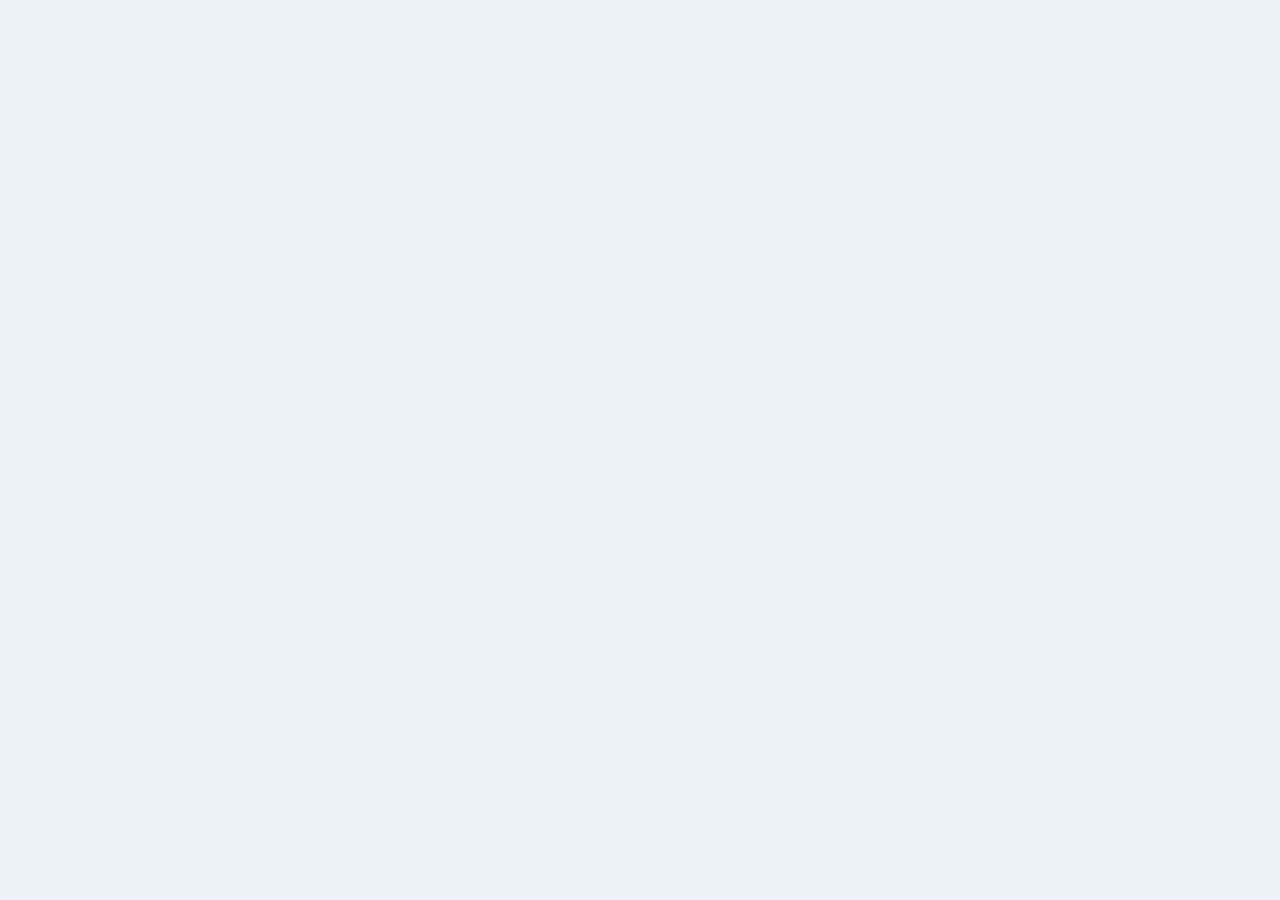
==== index.html @ 87c9c0b7 "JobPing: app shell + styles" ====
<!doctype html>
<html lang="en">
<head>
<meta charset="utf-8">
<meta name="viewport" content="width=device-width, initial-scale=1">
<title>JobPing — Be the first to apply.</title>
<meta name="description" content="JobPing watches job boards for you and pings you the moment a matching role appears. Be the first to apply.">
<link rel="stylesheet" href="styles.css">
</head>
<body>
<a class="skip" href="#main">Skip to content</a>

<main id="main">
  <!-- LANDING -->
  <section class="view hero-bg" data-view="landing" hidden>
    <div class="wrap narrow center">
      <div class="logo"><span class="bell">🔔</span>JobPing</div>
      <h1 class="hero">Be the <em>first</em> to apply.</h1>
      <p class="lede">JobPing watches job boards around the clock and pings you the moment a role matching your profile appears — so you apply in minutes, not days.</p>
      <ul class="how">
        <li><span class="how-n">1</span><div><strong>Tell it what you want.</strong> Job titles, locations, remote preference, and your resume.</div></li>
        <li><span class="how-n">2</span><div><strong>It checks while you live.</strong> New postings are scored against your profile on your schedule.</div></li>
        <li><span class="how-n">3</span><div><strong>You get pinged.</strong> In-app badges, browser notifications, and email digests for top matches — email needs a free key, set in Alerts.</div></li>
      </ul>
      <button class="btn btn-primary btn-big" data-nav="#/onboarding" id="landing-cta">Set up JobPing →</button>
      <button class="btn btn-big" data-nav="#/jobs" id="landing-back" hidden>← Back to my matches</button>
      <button class="btn btn-block" data-nav="#/profile" id="landing-edit" hidden style="margin-top:.5rem">Edit my details →</button>
      <div class="trust-row">
        <span class="tag">🔒 Private by design</span>
        <span class="tag">⚡ No signup needed</span>
        <span class="tag">📱 Works on your phone</span>
      </div>
      <p class="fine">Free. Your data stays in your browser — private by design. <span class="ver">v1.6</span></p>
    </div>
  </section>

  <!-- ONBOARDING -->
  <section class="view" data-view="onboarding" hidden>
    <div class="wrap narrow">
      <h1>Let's set up your alerts</h1>
      <p class="lede">Two minutes now, and JobPing does the job hunting for you.</p>
      <form id="onboard-form" novalidate>
        <label class="field"><span>Email for digests <em>(used with your email key in Alerts)</em> <b class="req">Required</b></span>
          <input type="email" id="ob-email" placeholder="you@example.com" autocomplete="email" inputmode="email" required></label>
        <label class="field"><span>Job titles <em>(up to 5, comma-separated)</em> <b class="req">Required</b></span>
          <input type="text" id="ob-titles" placeholder="Product Manager, Product Analyst"></label>
        <div class="field"><span>Experience level <b class="req">Required</b></span>
          <div class="pills" id="ob-level">
            <button type="button" class="pill" data-v="entry">Entry</button>
            <button type="button" class="pill" data-v="mid">Mid</button>
            <button type="button" class="pill" data-v="senior">Senior</button>
          </div></div>
        <label class="field"><span>Years of experience <em>(optional)</em></span>
          <input type="number" id="ob-years" placeholder="e.g. 2" min="0" max="50" inputmode="numeric"></label>
        <div class="field"><span>Job type <em>(optional — pick any)</em></span>
          <div class="pills" id="ob-jobtype">
            <button type="button" class="pill" data-v="fulltime">Full-time</button>
            <button type="button" class="pill" data-v="contract">Contract</button>
            <button type="button" class="pill" data-v="internship">Internship</button>
          </div></div>
        <label class="field"><span>Preferred locations <em>(optional, comma-separated)</em></span>
          <input type="text" id="ob-locations" placeholder="New York, Boston"></label>
        <label class="check"><input type="checkbox" id="ob-remote" checked> <span>Remote OK <em>(optional)</em></span></label>
        <label class="field"><span>Keywords <em>(optional, comma-separated)</em></span>
          <input type="text" id="ob-keywords" placeholder="fintech, SQL, experimentation"></label>
        <label class="field"><span>Your resume <em>(optional — JobPing scores job descriptions against it)</em></span>
          <textarea id="ob-resume" rows="5" placeholder="Paste your resume here"></textarea></label>
        <div class="form-errors" id="ob-errors" role="alert" hidden></div>
        <button class="btn btn-primary btn-big btn-block" type="submit">Start pinging me →</button>
      </form>
    </div>
  </section>

  <!-- JOBS / DASHBOARD -->
  <section class="view" data-view="jobs" hidden>
    <div class="wrap">
      <div class="dash-head">
        <div><h1>Matches</h1><p class="muted" id="jobs-sub">New roles scored for you.</p></div>
        <button class="btn btn-primary" id="check-now">Check now</button>
      </div>
      <div class="dash-stats" id="dash-stats" aria-live="polite"></div>
      <div class="src-status" id="src-status" aria-live="polite"></div>
      <div class="apply-mode card">
        <div class="apply-mode-top"><strong>Apply mode</strong>
          <span class="badge" id="mode-badge"></span></div>
        <div class="mode-list" id="apply-mode-pills">
          <button type="button" class="pill mode-opt" data-v="alerts">
            <span class="mode-t">🔔 Alerts only</span>
            <span class="mode-d">JobPing watches the boards and pings you about new matches. You open each job and apply yourself.</span>
          </button>
          <button type="button" class="pill mode-opt" data-v="prep">
            <span class="mode-t">⚡ Prep + one-click approve</span>
            <span class="mode-d">Tap <strong>Packet</strong> on any match and JobPing opens a ready sheet: the employer's application link, your resume with one-tap copy, and your saved answers with one-tap copy. You paste and submit yourself, then tap Done — it's tracked in History. JobPing never submits anything on its own.</span>
          </button>
        </div>
      </div>
      <div id="new-banner" class="new-banner" hidden></div>
      <div class="filter-row">
        <label class="field inline"><span>Min score</span>
          <select id="min-score-filter"><option>0</option><option>40</option><option selected>60</option><option>80</option></select></label>
        <label class="check"><input type="checkbox" id="new-only"> <span>New only</span></label>
        <label class="field inline"><span>Sponsorship</span>
          <select id="sponsorship-filter"><option value="any">Any</option><option value="needed">Needed</option></select></label>
        <label class="field inline"><span>Level</span>
          <select id="level-filter"><option value="all">All</option><option value="junior">Entry</option><option value="mid">Mid</option><option value="senior">Senior</option></select></label>
        <label class="field inline"><span>Workplace</span>
          <select id="workplace-filter"><option value="all">All</option><option value="remote">Remote</option><option value="hybrid">Hybrid</option><option value="onsite">On-site</option></select></label>
        <label class="check"><input type="checkbox" id="strict-titles" checked> <span>Strict titles</span></label>
        <label class="check"><input type="checkbox" id="strict-location" checked> <span>Strict location</span></label>
        <button class="btn" id="select-toggle" type="button">Select</button>
      </div>
      <div id="sel-bar" class="sel-bar" hidden></div>
      <div id="matches"></div>
    </div>
  </section>

  <!-- HISTORY -->
  <section class="view" data-view="history" hidden>
    <div class="wrap">
      <h1>Application history</h1>
      <p class="muted">Everything you've saved or applied to, with status you control.</p>
      <div id="history-list"></div>
    </div>
  </section>

  <!-- ALERTS -->
  <section class="view" data-view="alerts" hidden>
    <div class="wrap narrow">
      <h1>Alert settings</h1>
      <div class="card">
        <div class="row-between"><div><strong>Pause all alerts</strong><p class="muted sm">Take a break — nothing is checked or sent while paused.</p></div>
        <button class="switch" id="set-paused" role="switch" aria-checked="false" aria-label="Pause all alerts"><span></span></button></div>
      </div>
      <div class="card">
        <label class="field"><span>How often</span>
          <select id="set-frequency">
            <option value="20m">Every 20 minutes</option>
            <option value="30m">Every 30 minutes</option>
            <option value="1h" selected>Every hour</option>
            <option value="daily">Daily digest</option>
          </select></label>
        <div class="field"><span>Days</span><div class="pills" id="set-days"></div></div>
        <div class="grid2">
          <label class="field"><span>Active from</span><select id="set-start"></select></label>
          <label class="field"><span>Active until</span><select id="set-end"></select></label>
        </div>
        <div class="field"><span>Timezone</span>
          <div class="tz-row"><input type="text" id="set-tz" placeholder="America/New_York">
          <button class="btn" id="detect-tz" type="button">Detect</button></div></div>
        <div class="grid2">
          <label class="field"><span>Minimum match score</span><input type="number" id="set-minscore" min="0" max="100" step="5"></label>
          <label class="field"><span>Max alerts / day</span><input type="number" id="set-dailylimit" min="1" max="50"></label>
        </div>
      </div>
      <div class="card">
        <div class="row-between"><div><strong>Browser notifications</strong><p class="muted sm">A ping the moment a top match lands, even in another tab.</p></div>
        <button class="btn" id="enable-notif" type="button">Enable</button></div>
      </div>
      <div class="card">
        <h2>Email digests</h2>
        <div class="row-between"><div><strong>Email digests</strong><p class="muted sm">Turn off anytime to stop emails instantly. Pausing all alerts (above) stops everything too.</p></div>
        <button class="switch" id="set-email-on" role="switch" aria-checked="true" aria-label="Email digests"><span></span></button></div>
        <p class="muted sm">Get matching jobs in your inbox — takes about 30 seconds:</p>
        <ol class="steps">
          <li>Tap <strong>Get your free key</strong> — it opens web3forms.com in a new tab.</li>
          <li>On their site, type your email and submit. They'll show you an <strong>access key</strong>.</li>
          <li>Copy that key, come back here, paste it in the box below, and tap <strong>Save key</strong>.</li>
          <li>Tap <strong>Send test email</strong> and check your inbox. That's it — you'll now get digests automatically.</li>
        </ol>
        <div class="row"><a class="btn btn-primary" href="https://web3forms.com" target="_blank" rel="noopener">Get your free key</a></div>
        <label class="field"><span>Paste your access key here</span>
          <input type="text" id="email-key" placeholder="paste your key" autocomplete="off"></label>
        <div class="row"><button class="btn" id="save-email-key" type="button">Save key</button>
        <button class="btn" id="test-email" type="button">Send test email</button></div>
        <p class="fine" id="email-key-status"></p>
        <p class="fine">Heads up: JobPing is a web page, so digests send while it's open and checks run — it can't email you while it's closed. Turn off anytime above to stop instantly.</p>
        <button class="btn btn-block" id="export-config" type="button">Export alert config (JSON)</button>
      </div>
      <div class="card">
        <h2>Job sources</h2>
        <div class="callout">💡 Want <strong>LinkedIn, Indeed &amp; Glassdoor</strong> listings too? <strong>JSearch</strong> below aggregates them — add a free key to unlock it.</div>
        <p class="muted sm">JobPing checks every enabled source below. Free sources just work — key sources unlock when you add your own free API key. Note: key-based sources are fetched from your browser; if your browser blocks them, the assistant scheduler (see README) covers them reliably.</p>
        <div id="source-settings"></div>
      </div>
      <div class="card danger-zone">
        <strong>Delete my data</strong>
        <p class="muted sm">Wipes your profile, resume, matches, and history from this browser. Can't be undone.</p>
        <button class="btn btn-danger" id="delete-data" type="button">Delete everything</button>
      </div>
    </div>
  </section>

  <!-- PROFILE -->
  <section class="view" data-view="profile" hidden>
    <div class="wrap narrow">
      <h1>Profile</h1>
      <div class="card">
        <h2>Resume</h2>
        <label class="field"><span>Paste resume text</span>
          <textarea id="resume-text" rows="8" placeholder="Paste your resume here — JobPing extracts keywords to match you better."></textarea></label>
        <div class="grid2">
          <label class="file-btn">Upload .txt<input type="file" id="resume-txt" accept=".txt,text/plain" hidden></label>
          <label class="file-btn">Upload PDF<input type="file" id="resume-pdf" accept=".pdf,application/pdf" hidden></label>
        </div>
        <p class="fine" id="resume-status"></p>
        <div id="resume-file"></div>
        <div id="resume-keywords" class="kw-cloud" aria-live="polite"></div>
      </div>
      <div class="card">
        <h2>Details</h2>
        <div class="grid2">
          <label class="field"><span>Name</span><input type="text" id="d-name" autocomplete="name"></label>
          <label class="field"><span>Phone</span><input type="tel" id="d-phone" autocomplete="tel"></label>
        </div>
        <label class="field"><span>LinkedIn</span><input type="url" id="d-linkedin" placeholder="https://linkedin.com/in/you"></label>
        <label class="field"><span>Portfolio</span><input type="url" id="d-portfolio" placeholder="https://your-site.com"></label>
      </div>
      <div class="card">
        <h2>Saved answers</h2>
        <p class="muted sm">Prefilled into your application packet, ready to copy.</p>
        <div id="answers"></div>
        <button class="btn btn-block" id="add-answer" type="button">+ Add answer</button>
      </div>
      <div class="card">
        <h2>Job preferences</h2>
        <label class="field"><span>Job titles <em>(comma-separated, up to 5)</em></span><input type="text" id="p-titles"></label>
        <div class="field"><span>Experience level</span><div class="pills" id="p-level">
          <button type="button" class="pill" data-v="entry">Entry</button>
          <button type="button" class="pill" data-v="mid">Mid</button>
          <button type="button" class="pill" data-v="senior">Senior</button>
        </div></div>
        <label class="field"><span>Years of experience</span><input type="number" id="p-years" min="0" max="50" inputmode="numeric"></label>
        <div class="field"><span>Job type <em>(pick any)</em></span><div class="pills" id="p-jobtype">
          <button type="button" class="pill" data-v="fulltime">Full-time</button>
          <button type="button" class="pill" data-v="contract">Contract</button>
          <button type="button" class="pill" data-v="internship">Internship</button>
        </div></div>
        <label class="field"><span>Preferred locations <em>(comma-separated)</em></span><input type="text" id="p-locations"></label>
        <label class="check"><input type="checkbox" id="p-remote"> <span>Remote OK</span></label>
        <label class="field"><span>Keywords <em>(comma-separated)</em></span><input type="text" id="p-keywords"></label>
        <label class="field"><span>Email for digests</span><input type="email" id="p-email"></label>
        <button class="btn btn-primary btn-block" id="save-prefs" type="button">Save preferences</button>
      </div>
    </div>
  </section>
</main>

<nav id="tabbar" aria-label="Main" hidden>
  <button data-nav="#/home">⌂<span>Home</span></button>
  <button data-nav="#/jobs">💼<span>Jobs</span></button>
  <button data-nav="#/history">📁<span>History</span></button>
  <button data-nav="#/alerts">🔔<span>Alerts</span></button>
  <button data-nav="#/profile">👤<span>Profile</span></button>
</nav>

<div class="toast-region" id="toast-region" aria-live="polite"></div>
<div id="modal-root"></div>

<script src="logic.js"></script>
<script src="app.js"></script>
</body>
</html>
---- styles.css ----
/* JobPing — premium, friendly, mobile-first */
:root{
  --bg:#edf1f8; --card:#ffffff; --ink:#0d1b33; --muted:#5b6b89; --faint:#8b98b5;
  --accent:#2f6bff; --accent-deep:#1e46c8; --accent-soft:#e7eeff;
  --grad:linear-gradient(135deg,#4a7dff 0%,#2547d8 100%);
  --good:#0f9d76; --good-soft:#dcf5ea; --good-ring:#12b886;
  --warn:#c77414; --warn-soft:#fdf0d9;
  --gold:#f0a02c;
  --danger:#d64545; --danger-soft:#fdecec;
  --line:#e2e8f3; --radius:18px;
  --shadow:0 1px 2px rgba(13,27,51,.05),0 10px 28px rgba(13,27,51,.08);
  --shadow-sm:0 1px 2px rgba(13,27,51,.06),0 4px 12px rgba(13,27,51,.06);
}
*{box-sizing:border-box}
html{-webkit-text-size-adjust:100%;scroll-behavior:smooth}
body{margin:0;background:var(--bg);color:var(--ink);
  font-family:-apple-system,BlinkMacSystemFont,"SF Pro Text","Segoe UI",Roboto,"Helvetica Neue",Arial,sans-serif;
  line-height:1.55;font-size:16px;-webkit-font-smoothing:antialiased}
h1{font-size:1.6rem;margin:.35em 0 .25em;letter-spacing:-.02em;font-weight:800}
h2{font-size:1.08rem;margin:0 0 .6em;letter-spacing:-.01em;font-weight:750}
p{margin:.45em 0}
a{color:var(--accent)}
.muted{color:var(--muted)} .sm{font-size:.85rem} .fine{font-size:.8rem;color:var(--muted);line-height:1.5}
.center{text-align:center}
.wrap{max-width:660px;margin:0 auto;padding:1.1rem 1rem 6rem}
.wrap.narrow{max-width:540px}
.view[hidden]{display:none!important}
#tabbar[hidden]{display:none!important}
[hidden]{display:none!important}
.skip{position:absolute;left:-9999px;top:0;background:var(--ink);color:#fff;padding:.6rem 1rem;z-index:99;border-radius:0 0 10px 0}
.skip:focus{left:0}

/* ---------- landing ---------- */
.hero-bg{background:
  radial-gradient(420px 220px at 15% 0%,rgba(74,125,255,.16),transparent 70%),
  radial-gradient(380px 240px at 90% 12%,rgba(240,160,44,.13),transparent 70%),
  var(--bg)}
.logo{font-size:1.45rem;font-weight:800;margin:2.2rem 0 .4rem;letter-spacing:-.02em}
.logo .bell{display:inline-flex;width:2.1rem;height:2.1rem;border-radius:12px;background:var(--grad);color:#fff;align-items:center;justify-content:center;margin-right:.45rem;box-shadow:var(--shadow-sm)}
.hero{font-size:2.55rem;line-height:1.08;margin:.15em 0 .3em;letter-spacing:-.03em;font-weight:850}
.hero em{font-style:normal;background:var(--grad);-webkit-background-clip:text;background-clip:text;color:transparent}
.lede{font-size:1.08rem;color:var(--muted);max-width:34rem}
.how{list-style:none;padding:0;margin:1.7rem 0;display:grid;gap:.85rem;text-align:left}
.how li{display:flex;gap:.9rem;background:var(--card);border:1px solid var(--line);border-radius:var(--radius);padding:1.05rem 1.1rem;box-shadow:var(--shadow-sm);align-items:flex-start}
.how-n{flex:none;width:2.1rem;height:2.1rem;border-radius:50%;background:var(--accent-soft);color:var(--accent-deep);font-weight:800;display:flex;align-items:center;justify-content:center;font-size:.95rem}
.trust-row{display:flex;gap:.5rem;flex-wrap:wrap;justify-content:center;margin:1.2rem 0 .4rem}
.trust-row .tag{background:var(--card);border:1px solid var(--line)}

/* ---------- cards & fields ---------- */
.card{background:var(--card);border:1px solid var(--line);border-radius:var(--radius);padding:1.15rem;margin:0 0 1rem;box-shadow:var(--shadow-sm)}
.field{display:block;margin:.75rem 0}
.field>span{display:block;font-weight:650;font-size:.9rem;margin-bottom:.35rem;letter-spacing:-.005em}
.field em{font-style:normal;font-weight:400;color:var(--muted);font-size:.82rem}
.field.inline{margin:0}
input[type=text],input[type=email],input[type=url],input[type=tel],input[type=number],input[type=password],select,textarea{
  width:100%;padding:.72rem .85rem;border:1.5px solid var(--line);border-radius:12px;font-size:1rem;font-family:inherit;background:#fbfcff;color:var(--ink);transition:border-color .15s,box-shadow .15s}
textarea{resize:vertical;line-height:1.5}
input:focus,select:focus,textarea:focus,button:focus-visible,a:focus-visible{outline:none;border-color:var(--accent);box-shadow:0 0 0 4px rgba(47,107,255,.16)}
.check{display:flex;align-items:center;gap:.65rem;margin:.75rem 0;font-weight:600;cursor:pointer}
.check input{width:1.35rem;height:1.35rem;accent-color:var(--accent)}
.grid2{display:grid;grid-template-columns:1fr 1fr;gap:.7rem}
@media(max-width:430px){.grid2{grid-template-columns:1fr}}
.tz-row{display:flex;gap:.5rem}.tz-row input{flex:1}
.row-between{display:flex;justify-content:space-between;align-items:flex-start;gap:1rem}

/* ---------- buttons ---------- */
.btn{display:inline-flex;align-items:center;justify-content:center;border:1.5px solid var(--line);background:#fff;color:var(--ink);
  padding:.68rem 1.15rem;border-radius:999px;font-size:.95rem;font-weight:700;cursor:pointer;min-height:44px;transition:transform .08s,box-shadow .15s;font-family:inherit}
.btn:active{transform:scale(.97)}
.btn-primary{background:var(--grad);border:none;color:#fff;box-shadow:0 6px 18px rgba(47,107,255,.32)}
.btn-primary:hover{filter:brightness(1.06)}
.btn-primary:disabled{opacity:.6;box-shadow:none}
.btn-big{font-size:1.06rem;padding:.9rem 1.8rem;margin-top:1.1rem}
.btn-block{width:100%;margin-top:.6rem}
.btn-danger{background:#fff;border-color:#f0b9b9;color:var(--danger)}
.file-btn{display:block;text-align:center;border:1.5px dashed #c6d2e8;border-radius:12px;padding:.75rem;cursor:pointer;font-weight:650;background:#fbfcff;transition:border-color .15s}
.file-btn:hover{border-color:var(--accent);color:var(--accent-deep)}

/* ---------- pills ---------- */
.pills{display:flex;flex-wrap:wrap;gap:.5rem}
.pill{border:1.5px solid var(--line);background:#fff;border-radius:999px;padding:.52rem 1.05rem;font-size:.92rem;font-weight:650;cursor:pointer;min-height:42px;transition:all .15s;font-family:inherit;color:var(--ink)}
.pill[aria-pressed="true"]{background:var(--ink);border-color:var(--ink);color:#fff;box-shadow:var(--shadow-sm)}
.pill:disabled{opacity:.5;cursor:not-allowed}

/* ---------- switch ---------- */
.switch{position:relative;width:58px;height:33px;border-radius:999px;border:none;background:#c7d2e6;cursor:pointer;flex:none;transition:background .18s}
.switch span{position:absolute;top:4px;left:4px;width:25px;height:25px;border-radius:50%;background:#fff;transition:left .18s;box-shadow:0 1px 3px rgba(0,0,0,.25)}
.switch[aria-checked="true"]{background:var(--good)}
.switch[aria-checked="true"] span{left:29px}

/* ---------- dashboard ---------- */
.dash-head{display:flex;justify-content:space-between;align-items:center;gap:1rem;margin-bottom:.5rem}
.src-status{display:flex;gap:.45rem;overflow-x:auto;padding:.35rem .1rem;margin:.3rem 0 .9rem;scrollbar-width:none}
.src-status::-webkit-scrollbar{display:none}
.src-chip{flex:none;display:inline-flex;align-items:center;gap:.45rem;background:var(--card);border:1px solid var(--line);
  border-radius:999px;padding:.38rem .8rem;font-size:.8rem;font-weight:650;color:var(--muted);box-shadow:var(--shadow-sm);white-space:nowrap}
.dot{width:.55rem;height:.55rem;border-radius:50%;background:#c2cbdd;flex:none}
.dot.live{background:var(--good);box-shadow:0 0 0 4px rgba(18,184,134,.18);animation:pulse 2s infinite}
.dot.err{background:var(--danger)}
.dot.idle{background:#c2cbdd}
@keyframes pulse{0%,100%{box-shadow:0 0 0 3px rgba(18,184,134,.16)}50%{box-shadow:0 0 0 6px rgba(18,184,134,.08)}}
.apply-mode-top{display:flex;justify-content:space-between;align-items:center;margin-bottom:.65rem}
.badge{background:var(--good-soft);color:#0b6b45;font-weight:750;font-size:.78rem;padding:.3rem .75rem;border-radius:999px;letter-spacing:.01em}
.new-banner{background:linear-gradient(135deg,#e2f7ec,#d3f0e2);border:1px solid #b7e4cb;color:#0b6b45;border-radius:var(--radius);padding:.85rem 1.1rem;margin-bottom:1rem;font-weight:700;box-shadow:var(--shadow-sm)}
.filter-row{display:flex;align-items:center;gap:.7rem 1.1rem;margin:.7rem 0;flex-wrap:wrap}
.filter-row select{width:auto;padding:.5rem .7rem}

/* ---------- job cards ---------- */
.job{background:var(--card);border:1px solid var(--line);border-radius:var(--radius);padding:1.05rem 1.1rem;margin-bottom:.85rem;box-shadow:var(--shadow-sm);transition:transform .15s,box-shadow .15s;animation:rise .3s ease}
@keyframes rise{from{opacity:0;transform:translateY(8px)}to{opacity:1;transform:none}}
.job:hover{transform:translateY(-2px);box-shadow:var(--shadow)}
.job.is-new{border-color:#a9dfc4;background:linear-gradient(180deg,#fdfffe,#f4fbf7)}
.job-top{display:flex;gap:.85rem;align-items:flex-start}
.score{--p:0;flex:none;width:3.5rem;height:3.5rem;border-radius:50%;display:flex;align-items:center;justify-content:center;
  background:conic-gradient(var(--ring,#12b886) calc(var(--p)*1%),#e8edf6 0)}
.score.hi{--ring:#12b886}.score.md{--ring:var(--gold)}.score.lo{--ring:#b9c3d8}
.score-in{width:2.7rem;height:2.7rem;border-radius:50%;background:#fff;display:flex;align-items:center;justify-content:center;font-weight:800;font-size:.92rem;letter-spacing:-.02em}
.job h3{margin:0;font-size:1.04rem;letter-spacing:-.01em;line-height:1.35}
.job .co{color:var(--muted);font-size:.9rem;margin:.18rem 0}
.job .meta{display:flex;flex-wrap:wrap;gap:.35rem;margin:.5rem 0;font-size:.8rem}
.tag{background:#eef2f9;color:var(--muted);padding:.22rem .65rem;border-radius:999px;font-weight:650}
.tag.remote{background:var(--accent-soft);color:var(--accent-deep)}
.tag.new{background:var(--good-soft);color:#0b6b45}
.job .via{font-size:.76rem;color:var(--faint)}
.job-actions{display:flex;gap:.5rem;margin-top:.75rem;flex-wrap:wrap}
.job-actions .btn{min-height:42px;padding:.5rem 1rem;font-size:.88rem}
.empty{background:var(--card);border:1.5px dashed #c6d2e8;border-radius:var(--radius);padding:2.2rem 1.3rem;text-align:center;color:var(--muted)}
.empty .big{font-size:2rem}

/* ---------- history ---------- */
.hist{background:var(--card);border:1px solid var(--line);border-radius:var(--radius);padding:.95rem 1.05rem;margin-bottom:.7rem;box-shadow:var(--shadow-sm)}
.hist .row-between{align-items:center}
.hist select{width:auto;padding:.45rem .65rem;font-size:.88rem}
.st{font-size:.75rem;font-weight:750;padding:.25rem .7rem;border-radius:999px;background:#eef2f9;color:var(--muted);text-transform:capitalize}
.st.applied{background:var(--accent-soft);color:var(--accent-deep)}
.st.interview{background:var(--warn-soft);color:#8a5208}
.st.offer{background:var(--good-soft);color:#0b6b45}
.st.rejected{background:#f1f3f8;color:var(--faint)}

/* ---------- sources settings ---------- */
.source-row{border:1px solid var(--line);border-radius:14px;padding:.9rem 1rem;margin-bottom:.7rem;background:#fbfcff}
.source-row.off{opacity:.62}
.source-head{display:flex;justify-content:space-between;align-items:center;gap:.8rem}
.source-head strong{font-size:.98rem}
.source-head .blurb{font-size:.82rem;color:var(--muted);margin:.15rem 0 0}
.key-grid{display:grid;gap:.55rem;margin-top:.75rem}
.key-grid .field{margin:0}
.setup-link{font-size:.82rem;font-weight:650}
.budget-note{font-size:.78rem;color:var(--muted);background:#f2f5fb;border-radius:8px;padding:.5rem .7rem;margin-top:.6rem;line-height:1.45}

/* ---------- tabbar ---------- */
#tabbar{position:fixed;bottom:.7rem;left:50%;transform:translateX(-50%);width:min(94vw,620px);display:flex;background:rgba(255,255,255,.92);
  backdrop-filter:blur(14px);-webkit-backdrop-filter:blur(14px);border:1px solid var(--line);border-radius:22px;z-index:50;
  padding:.35rem;box-shadow:var(--shadow)}
#tabbar button{flex:1;border:none;background:none;display:flex;flex-direction:column;align-items:center;gap:2px;font-size:1.22rem;
  padding:.5rem .2rem calc(.5rem + env(safe-area-inset-bottom)/3);color:var(--faint);cursor:pointer;border-radius:16px;font-family:inherit;transition:all .15s}
#tabbar button span{font-size:.68rem;font-weight:700;letter-spacing:.02em}
#tabbar button.active{color:var(--accent-deep);background:var(--accent-soft)}

/* ---------- modal ---------- */
.modal-backdrop{position:fixed;inset:0;background:rgba(10,20,40,.52);backdrop-filter:blur(3px);display:flex;align-items:flex-end;justify-content:center;z-index:80;animation:fade .18s ease}
@keyframes fade{from{opacity:0}to{opacity:1}}
@media(min-width:640px){.modal-backdrop{align-items:center;padding:1rem}}
.modal{background:#fff;border-radius:22px 22px 0 0;width:100%;max-width:580px;max-height:88vh;overflow:auto;padding:1.3rem;animation:sheet .25s ease}
@media(min-width:640px){.modal{border-radius:22px}}
@keyframes sheet{from{transform:translateY(24px);opacity:.6}to{transform:none;opacity:1}}
.modal h2{margin-top:0}
.packet-sec{margin:1rem 0}
.packet-sec textarea{font-size:.88rem}
.copy-row{display:flex;justify-content:space-between;align-items:center;margin-bottom:.3rem}
.mini{border:1px solid var(--line);background:#fff;border-radius:9px;padding:.38rem .75rem;font-size:.82rem;font-weight:700;cursor:pointer;font-family:inherit}
.mini:hover{border-color:var(--accent);color:var(--accent-deep)}

/* ---------- answers ---------- */
.answer{border:1px solid var(--line);border-radius:12px;padding:.75rem;margin-bottom:.6rem;background:#fbfcff}
.answer input{margin-bottom:.45rem}
.answer .row{display:flex;gap:.4rem}

/* ---------- toast ---------- */
.toast-region{position:fixed;bottom:6.2rem;left:50%;transform:translateX(-50%);z-index:90;display:grid;gap:.5rem;width:min(92vw,480px)}
.toast{background:#101d38;color:#fff;padding:.85rem 1.15rem;border-radius:14px;font-size:.92rem;box-shadow:var(--shadow);animation:rise .25s ease}

/* ---------- misc ---------- */
.kw-cloud{display:flex;flex-wrap:wrap;gap:.35rem;margin-top:.55rem;align-items:center}
.kw-cloud .tag{font-size:.78rem}
.danger-zone{border-color:#f3c1c1;background:#fffafa}
.form-errors{background:var(--danger-soft);border:1px solid #f0b9b9;color:#8f1d1d;border-radius:12px;padding:.75rem 1rem;margin:.75rem 0;font-size:.9rem}
.count-pill{background:var(--accent-soft);color:var(--accent-deep);font-size:.75rem;font-weight:750;border-radius:999px;padding:.15rem .6rem;margin-left:.4rem}

@media(prefers-reduced-motion:reduce){
  *,*::before,*::after{transition:none!important;animation:none!important}
  html{scroll-behavior:auto}
}
.resume-match{font-size:.82rem;line-height:1.5;margin:.35rem 0;padding:.45rem .6rem;border-radius:.6rem;background:rgba(46,125,50,.08);border:1px solid rgba(46,125,50,.22)}
.req{display:inline-block;font-size:.68rem;font-style:normal;font-weight:700;letter-spacing:.04em;text-transform:uppercase;color:#b3261e;background:rgba(179,38,30,.1);border:1px solid rgba(179,38,30,.3);border-radius:.4rem;padding:.1rem .4rem;margin-left:.35rem;vertical-align:middle}
.dash-stats{display:grid;grid-template-columns:repeat(4,1fr);gap:.5rem;margin:.75rem 0}
.stat{background:var(--card,#fff);border:1px solid var(--border,rgba(0,0,0,.08));border-radius:.8rem;padding:.6rem .5rem;text-align:center}
.stat b{display:block;font-size:1.25rem;line-height:1.2}
.stat span{font-size:.72rem;color:var(--muted,#666)}
.mode-list{display:grid;gap:.55rem}
.pill.mode-opt{border-radius:1rem;padding:.7rem .85rem;display:flex;flex-direction:column;align-items:flex-start;gap:.2rem;text-align:left;min-height:0}
.mode-t{font-weight:750;font-size:.95rem}
.mode-d{font-size:.8rem;font-weight:400;line-height:1.5;opacity:.75}
.ver{opacity:.55;font-size:.72rem}
.new-banner{cursor:pointer}
.file-saved{display:flex;align-items:center;gap:.5rem;flex-wrap:wrap;font-size:.85rem;background:rgba(46,125,50,.07);border:1px solid rgba(46,125,50,.2);border-radius:.7rem;padding:.55rem .7rem;margin:.4rem 0}
.score-detail{margin:.4rem 0 .2rem;padding:.6rem .75rem;border-radius:.7rem;background:var(--bg,#f6f8fc);border:1px solid var(--border,rgba(0,0,0,.07));font-size:.82rem}
.sd-row{display:flex;justify-content:space-between;padding:.18rem 0}
.score[data-act="score"]{cursor:pointer}
.callout{background:rgba(25,118,210,.07);border:1px solid rgba(25,118,210,.25);border-radius:.7rem;padding:.6rem .75rem;font-size:.85rem;line-height:1.5;margin:.5rem 0}
.rec-badge{display:inline-block;font-size:.68rem;font-weight:700;letter-spacing:.03em;color:#7b5e00;background:#fff3c4;border:1px solid #e6c200;border-radius:.4rem;padding:.1rem .4rem;margin:0 .25rem;vertical-align:middle}
.source-row.rec{border:1px solid #e6c200;border-radius:.8rem}
.sel-check{display:inline-flex;align-items:center;gap:.4rem;font-size:.82rem;font-weight:650;margin-bottom:.4rem;cursor:pointer}
.sel-check input{width:1.1rem;height:1.1rem;accent-color:var(--primary,#1a73e8)}
.sel-bar{display:flex;align-items:center;justify-content:space-between;gap:.5rem;background:var(--card,#fff);border:1px solid var(--border,rgba(0,0,0,.08));border-radius:.8rem;padding:.6rem .75rem;margin:.6rem 0;position:sticky;top:.5rem;z-index:5;box-shadow:var(--shadow-sm)}
.sel-actions{display:flex;gap:.4rem}
.batch-job{border-top:1px solid var(--border,rgba(0,0,0,.08));margin-top:1rem;padding-top:1rem}
.batch-job h3{margin:.2rem 0}
.batch-job .co{color:var(--muted);font-size:.85rem;margin-bottom:.5rem}
.batch-job textarea{width:100%;box-sizing:border-box}
.tag.sponsor-yes{background:rgba(46,125,50,.12);color:#2e7d32;border:1px solid rgba(46,125,50,.3)}
.tag.sponsor-no{background:rgba(179,38,30,.08);color:#b3261e;border:1px solid rgba(179,38,30,.25)}
.tag.hybrid{background:rgba(123,94,0,.1);color:#7b5e00;border:1px solid rgba(123,94,0,.28)}
.steps{margin:.4em 0 .7em;padding-left:1.35em;font-size:.93rem;color:var(--ink)}
.steps li{margin:.3em 0}
.steps strong{color:var(--accent-deep)}
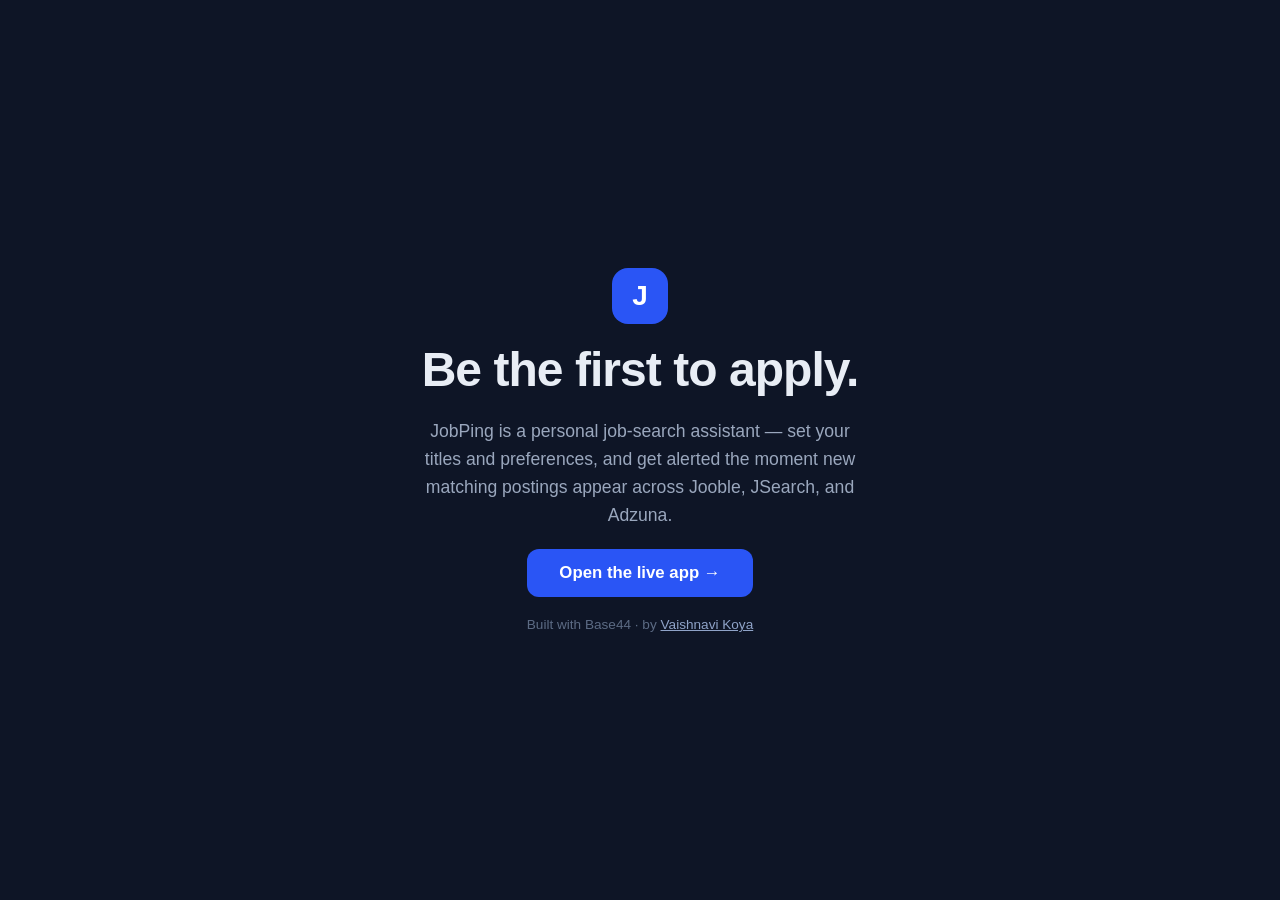
==== commit bcf6ded3: "Replace with landing page linking to live app" ====
--- a/index.html
+++ b/index.html
@@ -1,262 +1,34 @@
-<!doctype html>
+<!DOCTYPE html>
 <html lang="en">
 <head>
 <meta charset="utf-8">
 <meta name="viewport" content="width=device-width, initial-scale=1">
-<title>JobPing — Be the first to apply.</title>
-<meta name="description" content="JobPing watches job boards for you and pings you the moment a matching role appears. Be the first to apply.">
-<link rel="stylesheet" href="styles.css">
+<title>JobPing — Be the first to apply</title>
+<style>
+  :root{color-scheme:light dark}
+  *{margin:0;padding:0;box-sizing:border-box}
+  body{font-family:-apple-system,BlinkMacSystemFont,"Segoe UI",Inter,Helvetica,Arial,sans-serif;
+    min-height:100vh;display:flex;align-items:center;justify-content:center;
+    background:#0e1526;color:#e8edf5;padding:24px}
+  .card{max-width:560px;text-align:center;display:flex;flex-direction:column;gap:20px;align-items:center}
+  .logo{width:56px;height:56px;border-radius:16px;background:#2a55f5;display:flex;align-items:center;justify-content:center;
+    font-size:28px;font-weight:700;color:#fff}
+  h1{font-size:clamp(2rem,6vw,3rem);letter-spacing:-.02em;line-height:1.1}
+  p{color:#9aa7bd;font-size:1.1rem;line-height:1.6;max-width:44ch}
+  a.cta{display:inline-block;background:#2a55f5;color:#fff;text-decoration:none;font-weight:600;
+    padding:14px 32px;border-radius:12px;font-size:1.05rem}
+  a.cta:hover{filter:brightness(1.12)}
+  .meta{font-size:.85rem;color:#5c6b84}
+  .meta a{color:#8fa3c8}
+</style>
 </head>
 <body>
-<a class="skip" href="#main">Skip to content</a>
-
-<main id="main">
-  <!-- LANDING -->
-  <section class="view hero-bg" data-view="landing" hidden>
-    <div class="wrap narrow center">
-      <div class="logo"><span class="bell">🔔</span>JobPing</div>
-      <h1 class="hero">Be the <em>first</em> to apply.</h1>
-      <p class="lede">JobPing watches job boards around the clock and pings you the moment a role matching your profile appears — so you apply in minutes, not days.</p>
-      <ul class="how">
-        <li><span class="how-n">1</span><div><strong>Tell it what you want.</strong> Job titles, locations, remote preference, and your resume.</div></li>
-        <li><span class="how-n">2</span><div><strong>It checks while you live.</strong> New postings are scored against your profile on your schedule.</div></li>
-        <li><span class="how-n">3</span><div><strong>You get pinged.</strong> In-app badges, browser notifications, and email digests for top matches — email needs a free key, set in Alerts.</div></li>
-      </ul>
-      <button class="btn btn-primary btn-big" data-nav="#/onboarding" id="landing-cta">Set up JobPing →</button>
-      <button class="btn btn-big" data-nav="#/jobs" id="landing-back" hidden>← Back to my matches</button>
-      <button class="btn btn-block" data-nav="#/profile" id="landing-edit" hidden style="margin-top:.5rem">Edit my details →</button>
-      <div class="trust-row">
-        <span class="tag">🔒 Private by design</span>
-        <span class="tag">⚡ No signup needed</span>
-        <span class="tag">📱 Works on your phone</span>
-      </div>
-      <p class="fine">Free. Your data stays in your browser — private by design. <span class="ver">v1.6</span></p>
-    </div>
-  </section>
-
-  <!-- ONBOARDING -->
-  <section class="view" data-view="onboarding" hidden>
-    <div class="wrap narrow">
-      <h1>Let's set up your alerts</h1>
-      <p class="lede">Two minutes now, and JobPing does the job hunting for you.</p>
-      <form id="onboard-form" novalidate>
-        <label class="field"><span>Email for digests <em>(used with your email key in Alerts)</em> <b class="req">Required</b></span>
-          <input type="email" id="ob-email" placeholder="you@example.com" autocomplete="email" inputmode="email" required></label>
-        <label class="field"><span>Job titles <em>(up to 5, comma-separated)</em> <b class="req">Required</b></span>
-          <input type="text" id="ob-titles" placeholder="Product Manager, Product Analyst"></label>
-        <div class="field"><span>Experience level <b class="req">Required</b></span>
-          <div class="pills" id="ob-level">
-            <button type="button" class="pill" data-v="entry">Entry</button>
-            <button type="button" class="pill" data-v="mid">Mid</button>
-            <button type="button" class="pill" data-v="senior">Senior</button>
-          </div></div>
-        <label class="field"><span>Years of experience <em>(optional)</em></span>
-          <input type="number" id="ob-years" placeholder="e.g. 2" min="0" max="50" inputmode="numeric"></label>
-        <div class="field"><span>Job type <em>(optional — pick any)</em></span>
-          <div class="pills" id="ob-jobtype">
-            <button type="button" class="pill" data-v="fulltime">Full-time</button>
-            <button type="button" class="pill" data-v="contract">Contract</button>
-            <button type="button" class="pill" data-v="internship">Internship</button>
-          </div></div>
-        <label class="field"><span>Preferred locations <em>(optional, comma-separated)</em></span>
-          <input type="text" id="ob-locations" placeholder="New York, Boston"></label>
-        <label class="check"><input type="checkbox" id="ob-remote" checked> <span>Remote OK <em>(optional)</em></span></label>
-        <label class="field"><span>Keywords <em>(optional, comma-separated)</em></span>
-          <input type="text" id="ob-keywords" placeholder="fintech, SQL, experimentation"></label>
-        <label class="field"><span>Your resume <em>(optional — JobPing scores job descriptions against it)</em></span>
-          <textarea id="ob-resume" rows="5" placeholder="Paste your resume here"></textarea></label>
-        <div class="form-errors" id="ob-errors" role="alert" hidden></div>
-        <button class="btn btn-primary btn-big btn-block" type="submit">Start pinging me →</button>
-      </form>
-    </div>
-  </section>
-
-  <!-- JOBS / DASHBOARD -->
-  <section class="view" data-view="jobs" hidden>
-    <div class="wrap">
-      <div class="dash-head">
-        <div><h1>Matches</h1><p class="muted" id="jobs-sub">New roles scored for you.</p></div>
-        <button class="btn btn-primary" id="check-now">Check now</button>
-      </div>
-      <div class="dash-stats" id="dash-stats" aria-live="polite"></div>
-      <div class="src-status" id="src-status" aria-live="polite"></div>
-      <div class="apply-mode card">
-        <div class="apply-mode-top"><strong>Apply mode</strong>
-          <span class="badge" id="mode-badge"></span></div>
-        <div class="mode-list" id="apply-mode-pills">
-          <button type="button" class="pill mode-opt" data-v="alerts">
-            <span class="mode-t">🔔 Alerts only</span>
-            <span class="mode-d">JobPing watches the boards and pings you about new matches. You open each job and apply yourself.</span>
-          </button>
-          <button type="button" class="pill mode-opt" data-v="prep">
-            <span class="mode-t">⚡ Prep + one-click approve</span>
-            <span class="mode-d">Tap <strong>Packet</strong> on any match and JobPing opens a ready sheet: the employer's application link, your resume with one-tap copy, and your saved answers with one-tap copy. You paste and submit yourself, then tap Done — it's tracked in History. JobPing never submits anything on its own.</span>
-          </button>
-        </div>
-      </div>
-      <div id="new-banner" class="new-banner" hidden></div>
-      <div class="filter-row">
-        <label class="field inline"><span>Min score</span>
-          <select id="min-score-filter"><option>0</option><option>40</option><option selected>60</option><option>80</option></select></label>
-        <label class="check"><input type="checkbox" id="new-only"> <span>New only</span></label>
-        <label class="field inline"><span>Sponsorship</span>
-          <select id="sponsorship-filter"><option value="any">Any</option><option value="needed">Needed</option></select></label>
-        <label class="field inline"><span>Level</span>
-          <select id="level-filter"><option value="all">All</option><option value="junior">Entry</option><option value="mid">Mid</option><option value="senior">Senior</option></select></label>
-        <label class="field inline"><span>Workplace</span>
-          <select id="workplace-filter"><option value="all">All</option><option value="remote">Remote</option><option value="hybrid">Hybrid</option><option value="onsite">On-site</option></select></label>
-        <label class="check"><input type="checkbox" id="strict-titles" checked> <span>Strict titles</span></label>
-        <label class="check"><input type="checkbox" id="strict-location" checked> <span>Strict location</span></label>
-        <button class="btn" id="select-toggle" type="button">Select</button>
-      </div>
-      <div id="sel-bar" class="sel-bar" hidden></div>
-      <div id="matches"></div>
-    </div>
-  </section>
-
-  <!-- HISTORY -->
-  <section class="view" data-view="history" hidden>
-    <div class="wrap">
-      <h1>Application history</h1>
-      <p class="muted">Everything you've saved or applied to, with status you control.</p>
-      <div id="history-list"></div>
-    </div>
-  </section>
-
-  <!-- ALERTS -->
-  <section class="view" data-view="alerts" hidden>
-    <div class="wrap narrow">
-      <h1>Alert settings</h1>
-      <div class="card">
-        <div class="row-between"><div><strong>Pause all alerts</strong><p class="muted sm">Take a break — nothing is checked or sent while paused.</p></div>
-        <button class="switch" id="set-paused" role="switch" aria-checked="false" aria-label="Pause all alerts"><span></span></button></div>
-      </div>
-      <div class="card">
-        <label class="field"><span>How often</span>
-          <select id="set-frequency">
-            <option value="20m">Every 20 minutes</option>
-            <option value="30m">Every 30 minutes</option>
-            <option value="1h" selected>Every hour</option>
-            <option value="daily">Daily digest</option>
-          </select></label>
-        <div class="field"><span>Days</span><div class="pills" id="set-days"></div></div>
-        <div class="grid2">
-          <label class="field"><span>Active from</span><select id="set-start"></select></label>
-          <label class="field"><span>Active until</span><select id="set-end"></select></label>
-        </div>
-        <div class="field"><span>Timezone</span>
-          <div class="tz-row"><input type="text" id="set-tz" placeholder="America/New_York">
-          <button class="btn" id="detect-tz" type="button">Detect</button></div></div>
-        <div class="grid2">
-          <label class="field"><span>Minimum match score</span><input type="number" id="set-minscore" min="0" max="100" step="5"></label>
-          <label class="field"><span>Max alerts / day</span><input type="number" id="set-dailylimit" min="1" max="50"></label>
-        </div>
-      </div>
-      <div class="card">
-        <div class="row-between"><div><strong>Browser notifications</strong><p class="muted sm">A ping the moment a top match lands, even in another tab.</p></div>
-        <button class="btn" id="enable-notif" type="button">Enable</button></div>
-      </div>
-      <div class="card">
-        <h2>Email digests</h2>
-        <div class="row-between"><div><strong>Email digests</strong><p class="muted sm">Turn off anytime to stop emails instantly. Pausing all alerts (above) stops everything too.</p></div>
-        <button class="switch" id="set-email-on" role="switch" aria-checked="true" aria-label="Email digests"><span></span></button></div>
-        <p class="muted sm">Get matching jobs in your inbox — takes about 30 seconds:</p>
-        <ol class="steps">
-          <li>Tap <strong>Get your free key</strong> — it opens web3forms.com in a new tab.</li>
-          <li>On their site, type your email and submit. They'll show you an <strong>access key</strong>.</li>
-          <li>Copy that key, come back here, paste it in the box below, and tap <strong>Save key</strong>.</li>
-          <li>Tap <strong>Send test email</strong> and check your inbox. That's it — you'll now get digests automatically.</li>
-        </ol>
-        <div class="row"><a class="btn btn-primary" href="https://web3forms.com" target="_blank" rel="noopener">Get your free key</a></div>
-        <label class="field"><span>Paste your access key here</span>
-          <input type="text" id="email-key" placeholder="paste your key" autocomplete="off"></label>
-        <div class="row"><button class="btn" id="save-email-key" type="button">Save key</button>
-        <button class="btn" id="test-email" type="button">Send test email</button></div>
-        <p class="fine" id="email-key-status"></p>
-        <p class="fine">Heads up: JobPing is a web page, so digests send while it's open and checks run — it can't email you while it's closed. Turn off anytime above to stop instantly.</p>
-        <button class="btn btn-block" id="export-config" type="button">Export alert config (JSON)</button>
-      </div>
-      <div class="card">
-        <h2>Job sources</h2>
-        <div class="callout">💡 Want <strong>LinkedIn, Indeed &amp; Glassdoor</strong> listings too? <strong>JSearch</strong> below aggregates them — add a free key to unlock it.</div>
-        <p class="muted sm">JobPing checks every enabled source below. Free sources just work — key sources unlock when you add your own free API key. Note: key-based sources are fetched from your browser; if your browser blocks them, the assistant scheduler (see README) covers them reliably.</p>
-        <div id="source-settings"></div>
-      </div>
-      <div class="card danger-zone">
-        <strong>Delete my data</strong>
-        <p class="muted sm">Wipes your profile, resume, matches, and history from this browser. Can't be undone.</p>
-        <button class="btn btn-danger" id="delete-data" type="button">Delete everything</button>
-      </div>
-    </div>
-  </section>
-
-  <!-- PROFILE -->
-  <section class="view" data-view="profile" hidden>
-    <div class="wrap narrow">
-      <h1>Profile</h1>
-      <div class="card">
-        <h2>Resume</h2>
-        <label class="field"><span>Paste resume text</span>
-          <textarea id="resume-text" rows="8" placeholder="Paste your resume here — JobPing extracts keywords to match you better."></textarea></label>
-        <div class="grid2">
-          <label class="file-btn">Upload .txt<input type="file" id="resume-txt" accept=".txt,text/plain" hidden></label>
-          <label class="file-btn">Upload PDF<input type="file" id="resume-pdf" accept=".pdf,application/pdf" hidden></label>
-        </div>
-        <p class="fine" id="resume-status"></p>
-        <div id="resume-file"></div>
-        <div id="resume-keywords" class="kw-cloud" aria-live="polite"></div>
-      </div>
-      <div class="card">
-        <h2>Details</h2>
-        <div class="grid2">
-          <label class="field"><span>Name</span><input type="text" id="d-name" autocomplete="name"></label>
-          <label class="field"><span>Phone</span><input type="tel" id="d-phone" autocomplete="tel"></label>
-        </div>
-        <label class="field"><span>LinkedIn</span><input type="url" id="d-linkedin" placeholder="https://linkedin.com/in/you"></label>
-        <label class="field"><span>Portfolio</span><input type="url" id="d-portfolio" placeholder="https://your-site.com"></label>
-      </div>
-      <div class="card">
-        <h2>Saved answers</h2>
-        <p class="muted sm">Prefilled into your application packet, ready to copy.</p>
-        <div id="answers"></div>
-        <button class="btn btn-block" id="add-answer" type="button">+ Add answer</button>
-      </div>
-      <div class="card">
-        <h2>Job preferences</h2>
-        <label class="field"><span>Job titles <em>(comma-separated, up to 5)</em></span><input type="text" id="p-titles"></label>
-        <div class="field"><span>Experience level</span><div class="pills" id="p-level">
-          <button type="button" class="pill" data-v="entry">Entry</button>
-          <button type="button" class="pill" data-v="mid">Mid</button>
-          <button type="button" class="pill" data-v="senior">Senior</button>
-        </div></div>
-        <label class="field"><span>Years of experience</span><input type="number" id="p-years" min="0" max="50" inputmode="numeric"></label>
-        <div class="field"><span>Job type <em>(pick any)</em></span><div class="pills" id="p-jobtype">
-          <button type="button" class="pill" data-v="fulltime">Full-time</button>
-          <button type="button" class="pill" data-v="contract">Contract</button>
-          <button type="button" class="pill" data-v="internship">Internship</button>
-        </div></div>
-        <label class="field"><span>Preferred locations <em>(comma-separated)</em></span><input type="text" id="p-locations"></label>
-        <label class="check"><input type="checkbox" id="p-remote"> <span>Remote OK</span></label>
-        <label class="field"><span>Keywords <em>(comma-separated)</em></span><input type="text" id="p-keywords"></label>
-        <label class="field"><span>Email for digests</span><input type="email" id="p-email"></label>
-        <button class="btn btn-primary btn-block" id="save-prefs" type="button">Save preferences</button>
-      </div>
-    </div>
-  </section>
-</main>
-
-<nav id="tabbar" aria-label="Main" hidden>
-  <button data-nav="#/home">⌂<span>Home</span></button>
-  <button data-nav="#/jobs">💼<span>Jobs</span></button>
-  <button data-nav="#/history">📁<span>History</span></button>
-  <button data-nav="#/alerts">🔔<span>Alerts</span></button>
-  <button data-nav="#/profile">👤<span>Profile</span></button>
-</nav>
-
-<div class="toast-region" id="toast-region" aria-live="polite"></div>
-<div id="modal-root"></div>
-
-<script src="logic.js"></script>
-<script src="app.js"></script>
+  <div class="card">
+    <div class="logo">J</div>
+    <h1>Be the first to apply.</h1>
+    <p>JobPing is a personal job-search assistant — set your titles and preferences, and get alerted the moment new matching postings appear across Jooble, JSearch, and Adzuna.</p>
+    <a class="cta" href="https://fortunate-find-ping-apply.base44.app">Open the live app →</a>
+    <div class="meta">Built with Base44 · by <a href="https://github.com/Vaishnavi139">Vaishnavi Koya</a></div>
+  </div>
 </body>
 </html>
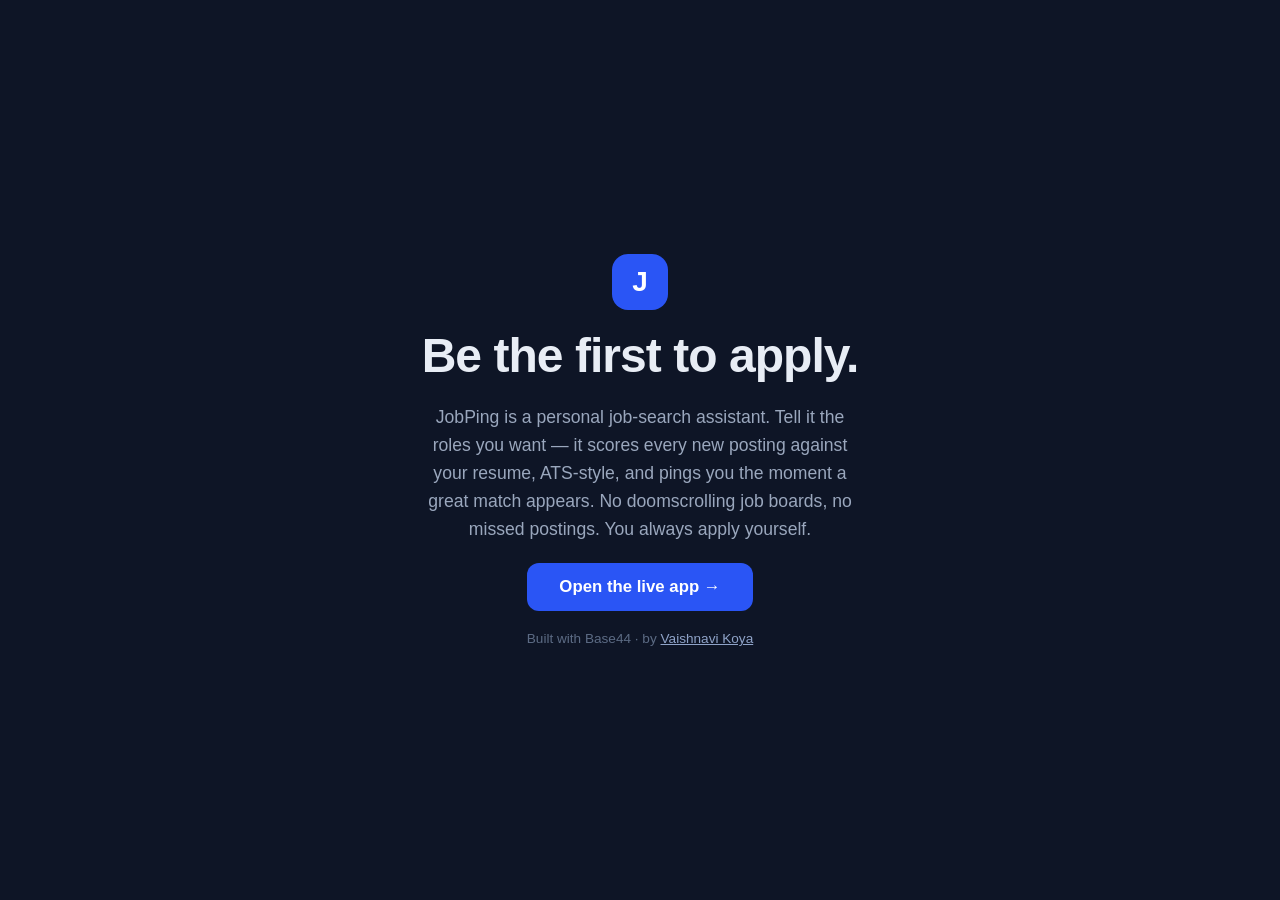
==== commit b9b08320: "Describe the app without naming job sites" ====
--- a/index.html
+++ b/index.html
@@ -26,7 +26,7 @@
   <div class="card">
     <div class="logo">J</div>
     <h1>Be the first to apply.</h1>
-    <p>JobPing is a personal job-search assistant — set your titles and preferences, and get alerted the moment new matching postings appear across Jooble, JSearch, and Adzuna.</p>
+    <p>JobPing is a personal job-search assistant. Tell it the roles you want — it scores every new posting against your resume, ATS-style, and pings you the moment a great match appears. No doomscrolling job boards, no missed postings. You always apply yourself.</p>
     <a class="cta" href="https://fortunate-find-ping-apply.base44.app">Open the live app →</a>
     <div class="meta">Built with Base44 · by <a href="https://github.com/Vaishnavi139">Vaishnavi Koya</a></div>
   </div>
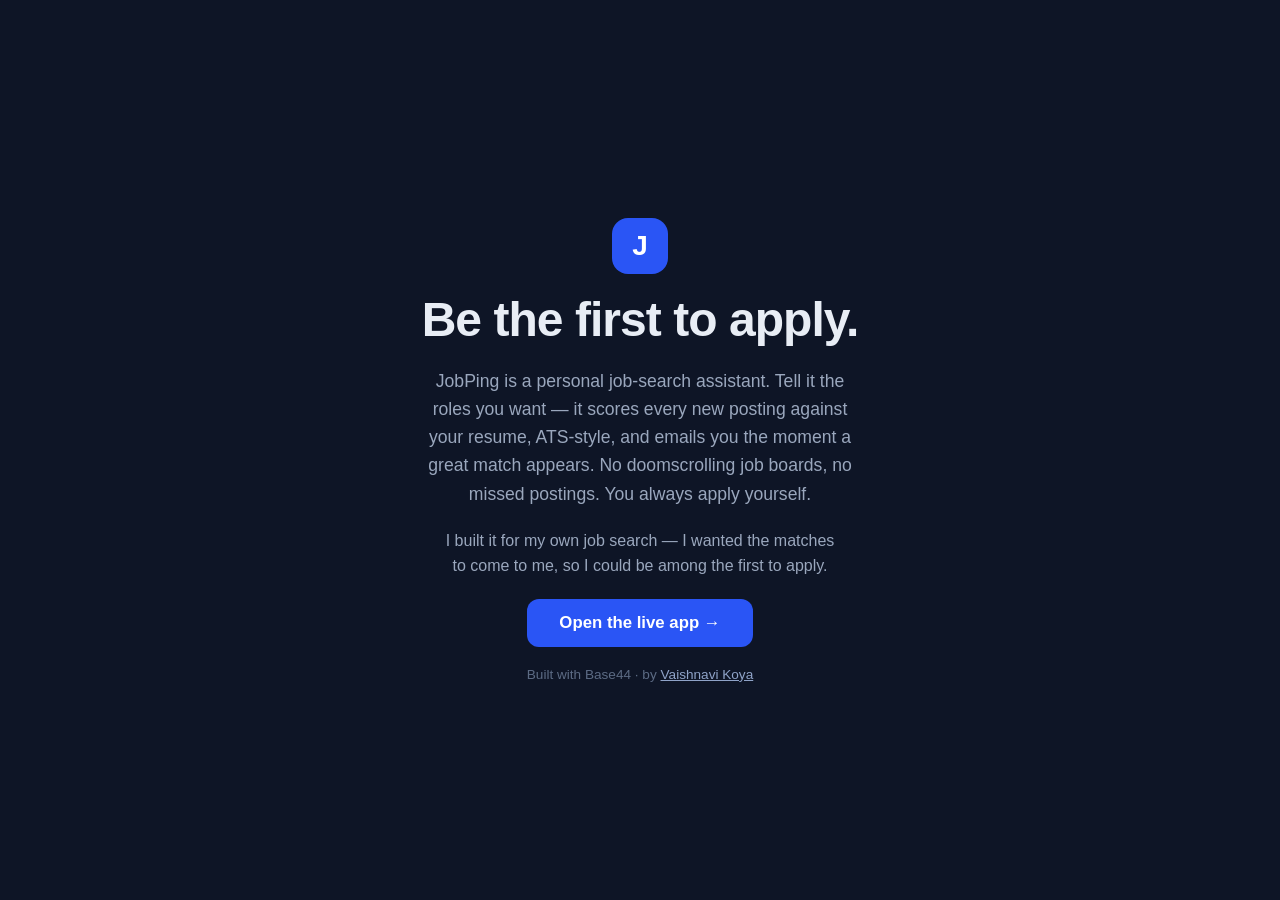
==== commit 37724a99: "Explain the app + why it was built, no job-site names" ====
--- a/index.html
+++ b/index.html
@@ -15,6 +15,7 @@
     font-size:28px;font-weight:700;color:#fff}
   h1{font-size:clamp(2rem,6vw,3rem);letter-spacing:-.02em;line-height:1.1}
   p{color:#9aa7bd;font-size:1.1rem;line-height:1.6;max-width:44ch}
+  p.why{font-size:1rem}
   a.cta{display:inline-block;background:#2a55f5;color:#fff;text-decoration:none;font-weight:600;
     padding:14px 32px;border-radius:12px;font-size:1.05rem}
   a.cta:hover{filter:brightness(1.12)}
@@ -26,7 +27,8 @@
   <div class="card">
     <div class="logo">J</div>
     <h1>Be the first to apply.</h1>
-    <p>JobPing is a personal job-search assistant. Tell it the roles you want — it scores every new posting against your resume, ATS-style, and pings you the moment a great match appears. No doomscrolling job boards, no missed postings. You always apply yourself.</p>
+    <p>JobPing is a personal job-search assistant. Tell it the roles you want — it scores every new posting against your resume, ATS-style, and emails you the moment a great match appears. No doomscrolling job boards, no missed postings. You always apply yourself.</p>
+    <p class="why">I built it for my own job search — I wanted the matches to come to me, so I could be among the first to apply.</p>
     <a class="cta" href="https://fortunate-find-ping-apply.base44.app">Open the live app →</a>
     <div class="meta">Built with Base44 · by <a href="https://github.com/Vaishnavi139">Vaishnavi Koya</a></div>
   </div>
